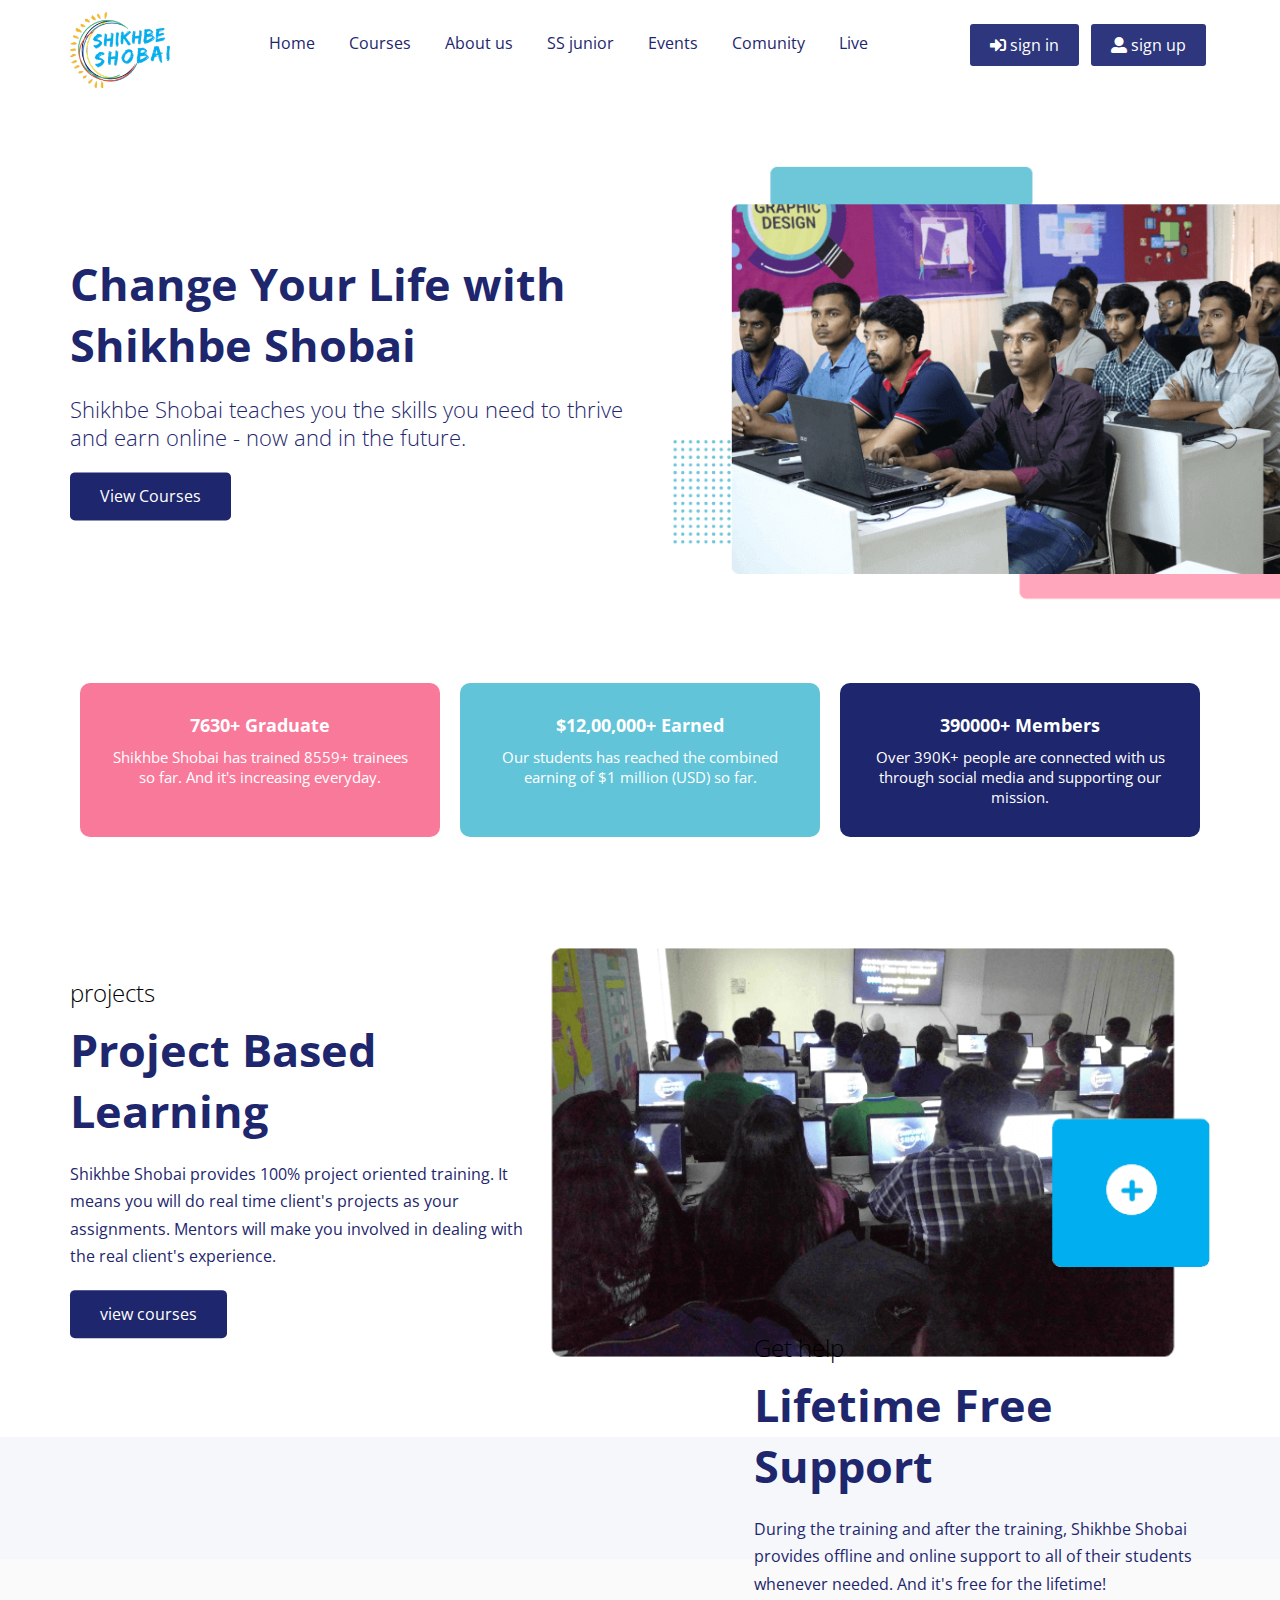
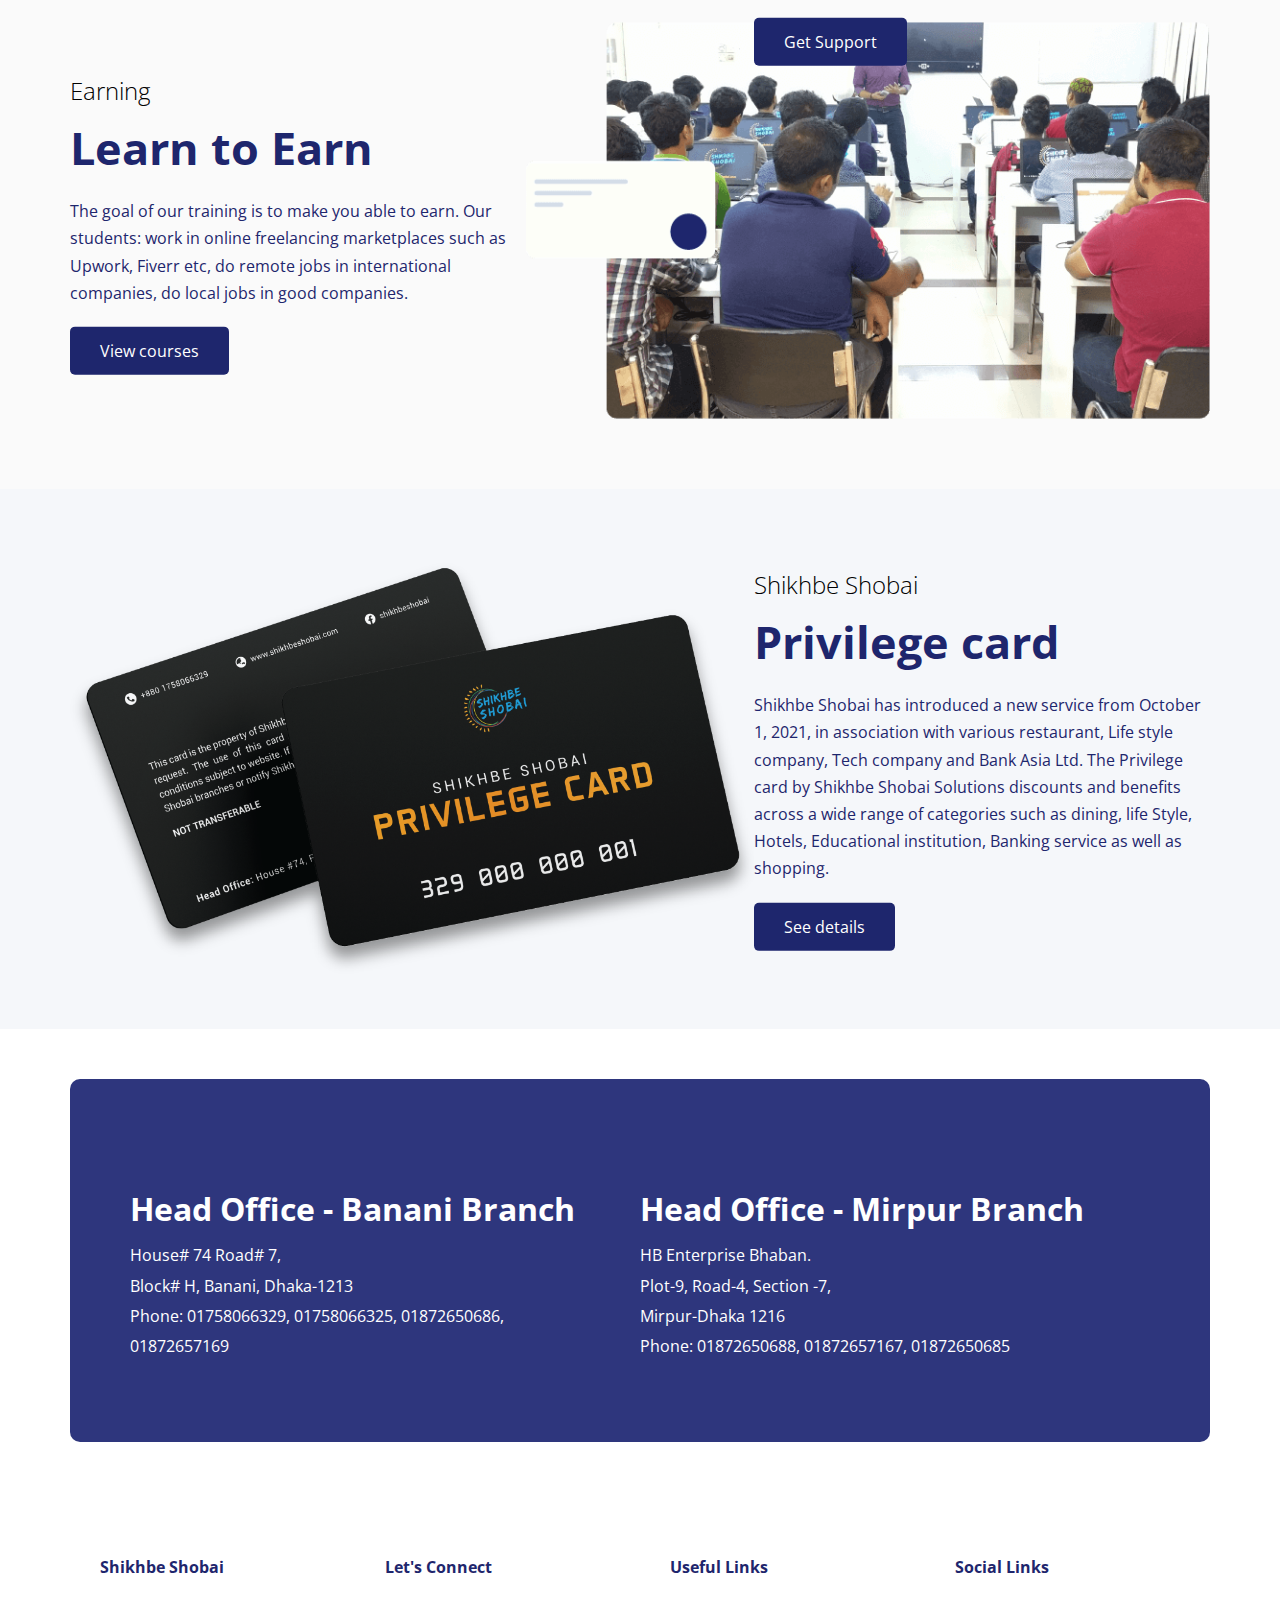
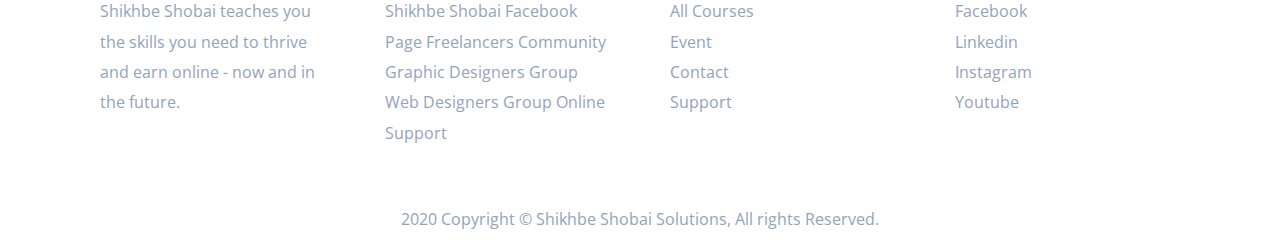
==== index.html @ 56c2607a "Add files via upload" ====
<!DOCTYPE html>
<html lang="en">
<head>
	<meta charset="UTF-8">
	<meta name="viewport" content="width=device-width, initial-scale=1.0">
	<title>Shikhbe shobai</title>

	<!-- custom css -->
	<link rel="stylesheet" href="css/style.css">

	<!-- google font -->
	<link rel="preconnect" href="https://fonts.googleapis.com">
	<link rel="preconnect" href="https://fonts.gstatic.com" crossorigin>
	<link href="https://fonts.googleapis.com/css2?family=Open+Sans:ital,wght@0,300;0,400;0,500;0,600;0,700;0,800;1,300;1,400;1,500;1,600;1,700;1,800&display=swap" rel="stylesheet">

	<!-- font awesome -->
	<link rel="stylesheet" href="css/all.min.css">
	<link rel="stylesheet" href="css/fontawesome.min.css">
</head>
<body>
	<!-- nav section start -->
	<section class="nav-section">
		<div class="container">
			<div class="menu-content">
				<div class="logo">
					<img src="img/logo.png" alt="Shikhbe shobai">
				</div>
				<div class="menu">
					<ul>
						<li><a href="index.html">Home</a></li>
						<li><a href="#">Courses</a></li>
						<li><a href="about.html">About us</a></li>
						<li><a href="#">SS junior</a></li>
						<li><a href="#">Events</a></li>
						<li><a href="#">Comunity</a></li>
						<li><a href="#">Live</a></li>
					</ul>
				</div>
				<div class="menu-btn">
					<button><i class="fas fa-sign-in-alt"></i> sign in</button>
					<button><i class="fas fa-user-alt"></i> sign up</button>
				</div>
			</div>
		</div>
	</section>
	<!-- nav section end -->
	<div class="space"></div>

	<!-- banner section start -->

	<section class="banner-section">
		<div class="container">
			<div class="content">
				<div class="left-content w-50">
					<div class="content-box">
						<h1>Change Your Life with Shikhbe Shobai</h1>
						<p class="twotwo-px">Shikhbe Shobai teaches you the skills you need to thrive and earn online - now and in the future.</p>
						<button>View Courses</button>
					</div>
				</div>
				<div class="right-content w-50">
					<img class="large" src="img/intro.png" alt="">
				</div>
			</div>
		</div>
	</section>

	<!-- banner section end -->

	<!-- calculation section -->

	<section class="calc-section">
		<div class="container">
			<div class="content-box">
				<div class="content purple">
					<h3>7630+ Graduate</h3>
					<p>Shikhbe Shobai has trained 8559+ trainees so far. And it's increasing everyday.</p>
				</div>
				<div class="content skyblue">
					<h3>$12,00,000+ Earned</h3>
					<p>Our students has reached the combined earning of $1 million (USD) so far.</p>
				</div>
				<div class="content dark">
					<h3>390000+ Members</h3>
					<p>Over 390K+ people are connected with us through social media and supporting our mission.</p>
				</div>
			</div>
		</div>
	</section>

	<!-- calculation section -->

	<!-- project section start -->


	<section class="banner-section">
		<div class="container">
			<div class="content">
				<div class="left-content">
					<div class="content-box">
						<h2>projects</h2>
						<h1>Project Based Learning</h1>
						<p>Shikhbe Shobai provides 100% project oriented training. It means you will do real time client's projects as your assignments. Mentors will make you involved in dealing with the real client's experience.</p>
						<button>view courses</button>
					</div>
				</div>
				<div class="right-content">
					<img src="img/project.png" alt="">
				</div>
			</div>
		</div>
	</section>


	<!-- support section start -->

	<section class="banner-section bg-pink">
		<div class="container">
			<div class="content">
				<div class="right-content">
					<img src="img/support.png" alt="">
				</div>
				<div class="left-content">
					<div class="content-box">
						<h2>Get help</h2>
						<h1>Lifetime Free Support</h1>
						<p>During the training and after the training, Shikhbe Shobai provides offline and online support to all of their students whenever needed. And it's free for the lifetime!</p>
						<button>Get Support</button>
					</div>
				</div>
			</div>
		</div>
	</section>

	<!-- support section end -->

	<!-- earn section start -->


	<section class="banner-section bg-fafa">
		<div class="container">
			<div class="content">
				<div class="left-content">
					<div class="content-box">
						<h2>Earning</h2>
						<h1>Learn to Earn</h1>
						<p>The goal of our training is to make you able to earn. Our students: work in online freelancing marketplaces such as Upwork, Fiverr etc, do remote jobs in international companies, do local jobs in good companies.</p>
						<button>View courses</button>
					</div>
				</div>
				<div class="right-content">
					<img src="img/earn.png" alt="">
				</div>
			</div>
		</div>
	</section>


	<!-- earn section end -->
	
	<!-- card section start -->


	<section class="banner-section bg-pink">
		<div class="container">
			<div class="content">
				<div class="right-content">
					<img src="img/card.png" alt="">
				</div>
				<div class="left-content">
					<div class="content-box">
						<h2>Shikhbe Shobai</h2>
						<h1>Privilege card</h1>
						<p>Shikhbe Shobai has introduced a new service from October 1, 2021, in association with various restaurant, Life style company, Tech company and Bank Asia Ltd. The Privilege card by Shikhbe Shobai Solutions discounts and benefits across a wide range of categories such as dining, life Style, Hotels, Educational institution, Banking service as well as shopping.</p>
						<button>See details</button>
					</div>
				</div>
			</div>
		</div>
	</section>

	
	<!-- card section start -->


	<!-- adress section start -->

	<section class="address-section">
		<div class="container">
			<div class="content-box">
				<div class="content">
					<h1>Head Office - Banani Branch</h1>
					<p>House# 74 Road# 7,</p>
					<p>Block# H, Banani, Dhaka-1213</p>
					<p>Phone: 01758066329, 01758066325, 01872650686, <br> 01872657169</p>
				</div>
				<div class="content">
					<h1>Head Office - Mirpur Branch</h1>
					<p>HB Enterprise Bhaban.</p>
					<p>Plot-9, Road-4, Section -7,</p>
					<p>Mirpur-Dhaka 1216</p>
					<p>Phone: 01872650688, 01872657167, 01872650685</p>
				</div>
			</div>
		</div>
	</section>


	<!-- adress section end -->

	<!-- link section start -->

	<section class="link-section">
		<div class="container">
			<div class="content-box">
				<div class="content">
					<h4>Shikhbe Shobai</h4>
					<p>Shikhbe Shobai teaches you the skills you need to thrive and earn online - now and in the future.</p>
				</div>
				<div class="content">
					<h4>Let's Connect</h4>
					<p>Shikhbe Shobai Facebook Page Freelancers Community Graphic Designers Group Web Designers Group Online Support</p>
				</div>
				<div class="content">
					<h4>Useful Links</h4>
					<ul>
						<li><a href="#">All Courses</a></li>
						<li><a href="#">Event</a></li>
						<li><a href="#">Contact</a></li>
						<li><a href="#">Support</a></li>
					</ul>
				</div>
				<div class="content">
					<h4>Social Links</h4>
					<ul>
						<li><a href="#">Facebook</a></li>
						<li><a href="#">Linkedin</a></li>
						<li><a href="#">Instagram</a></li>
						<li><a href="#">Youtube</a></li>
					</ul>
				</div>
			</div>
		</div>
	</section>

	<!-- link section end -->


	<!-- copyright section start -->

	<section class="copyright">
		<div class="container">
			<p>2020 Copyright © Shikhbe Shobai Solutions, All rights Reserved.</p>
		</div>
	</section>


	<!-- copyright section end -->
</body>
</html>
---- css/style.css ----
*{
    margin: 0;
    padding: 0;
    box-sizing: border-box;
    font-family: 'Open Sans', sans-serif;
    transition: 0.5s ease;
}

.container{
    width: 1140px;
    margin: auto;
}

.space{
    height: 100px;
}

/* nav section start */

.nav-section{
    width: 100%;
    position: fixed;
    background: white;
    z-index: 9999;
}
.menu-content{
    display: flex;
    justify-content: space-between;
    margin-top: 12px;
}
.menu-content .logo{
    width: 100px;
}
.menu-content .logo img{
    width: 100%;
}

.menu-content .menu{
    margin-top: 20px;
}
.menu-content .menu ul{
    list-style: none;
}
.menu-content .menu ul li{
    display: inline-block;
}
.menu-content .menu ul li a{
    text-decoration: none;
    padding: 15px 15px;
    color: #1e266d;
    font-size: 16px;
}
.menu-content .menu ul li a:hover{
    color: black;
}

.menu-content .menu-btn{
    margin-top: 12px;
}
.menu-content .menu-btn button{
    padding: 10px 20px;
    background: #2e367d;
    color: white;
    font-size: 16px;
    border: none;
    cursor: pointer;
    border-radius: 3px;
    margin: 0 4px;
}
.menu-content .menu-btn button:hover{
    background: #00AEEF;
}


/* nav section end */


/* banner section start */

.banner-section{
    width: 100%;
    padding: 50px 0;
}
.banner-section .content{
    display: flex;
}
.banner-section .content .left-content{
    flex-basis: 40%;
    position: relative;
}
.banner-section .content .left-content .content-box{
    position: absolute;
    top: 50%;
    transform: translate(0, -50%);
}

.banner-section .content .left-content h2{
    font-size: 24px;
    margin-bottom: 10px;
    font-weight: 100;
}
.banner-section .content .left-content h1{
    font-size: 45px;
    color: #1e266d;
}
.banner-section .content .left-content p{
    font-size: 16px;
    color: #1e266d;
    margin: 20px 0;
    line-height: 1.7;
}
.twotwo-px{
    font-size: 22px !important;
    font-weight: 100;
    line-height: 1.3 !important;
}
.banner-section .content .left-content button{
    font-size: 16px;
    padding: 13px 30px;
    background: #1e266d;
    color: white;
    border: none;
    border-radius: 5px;
    cursor: pointer;
}
.banner-section .content .left-content button:hover{
    background: #00AEEF;
}
.banner-section .content .right-content{
    flex-basis: 60%;
}
.banner-section .content .right-content .large{
    width: 127%;!important
}
.banner-section .content .right-content img{
    width: 100%;
}
.bg-pink{
    background: #f5f7fa;
}
.bg-fafa{
    background: #fafafa;
}

.w-50{
    flex-basis: 50% !important;
}



/* banner section end */

/* calculation section start */

.calc-section{
    width: 100%;
    padding-bottom: 30px;
}
.calc-section .content-box{
    display: flex;
}
.calc-section .content-box .content{
    flex-basis: 33.33%;
    padding: 30px;
    text-align: center;
    margin: 10px;
    color: white;
    border-radius: 10px;
}
.calc-section .content-box .content h3{
    font-size: 18px;
    margin-bottom: 10px;
}
.calc-section .content-box .content p{
    font-size: 15px;
}

.purple{
    background: #f9799a;
}
.skyblue{
    background: #61c4d8;
}
.dark{
    background: #1e266d;
}

/* calculation section end */



/* address section start */

.address-section{
    padding: 50px 0;
}
.address-section .content-box{
    display: flex;
    background: #2e367d;
    padding: 100px 60px 80px 60px;
    border-radius: 10px;
    color: white;
    line-height: 1.9;
}
.address-section .content-box .content{
    flex-basis: 50%;
}
.address-section .content-box .content h1{}
.address-section .content-box .content p{}

/* address section end */



/* link section start */

.link-section{
    width: 100%;
    padding: 30px 0;
}
.link-section .content-box{
    display: flex;
}
.link-section .content-box .content{
    flex-basis: 25%;
    padding: 30PX;
    line-height: 1.9;
}
.link-section .content-box .content h4{
    font-size: 16px;
    color: #1e266d;
    margin-bottom: 14px;
}
.link-section .content-box .content p{
    color: #91a3bb;
    font-weight: 400;
}
.link-section .content-box .content ul{
    list-style: none;
}
.link-section .content-box .content ul li{}
.link-section .content-box .content ul li a{
    text-decoration: none;
    color: #91a3bb;
}
.link-section .content-box .content ul li a:hover{
    color: #1e266d;
}

/* link section end */

/* copyright section start */

.copyright{
    width: 100%;
}
.copyright p{
    text-align: center;
    color: #91a3bb;
    margin-bottom:10px
}

/* copyright section end */

/* about section start */

.about-section{
    margin-top: 33px;
}
.about-section h1{
    font-size: 28px;
    line-height: 36px;
    font-weight: 700;
    padding: 20px 0 30px;
    color: #1e266d;
}
.about-section p{
    color: #333;
    font-size: 16px;
    line-height: 28px;
    font-weight: 400;
    margin-bottom: 30px;
    margin-top: 0px;
}


/* about section end */
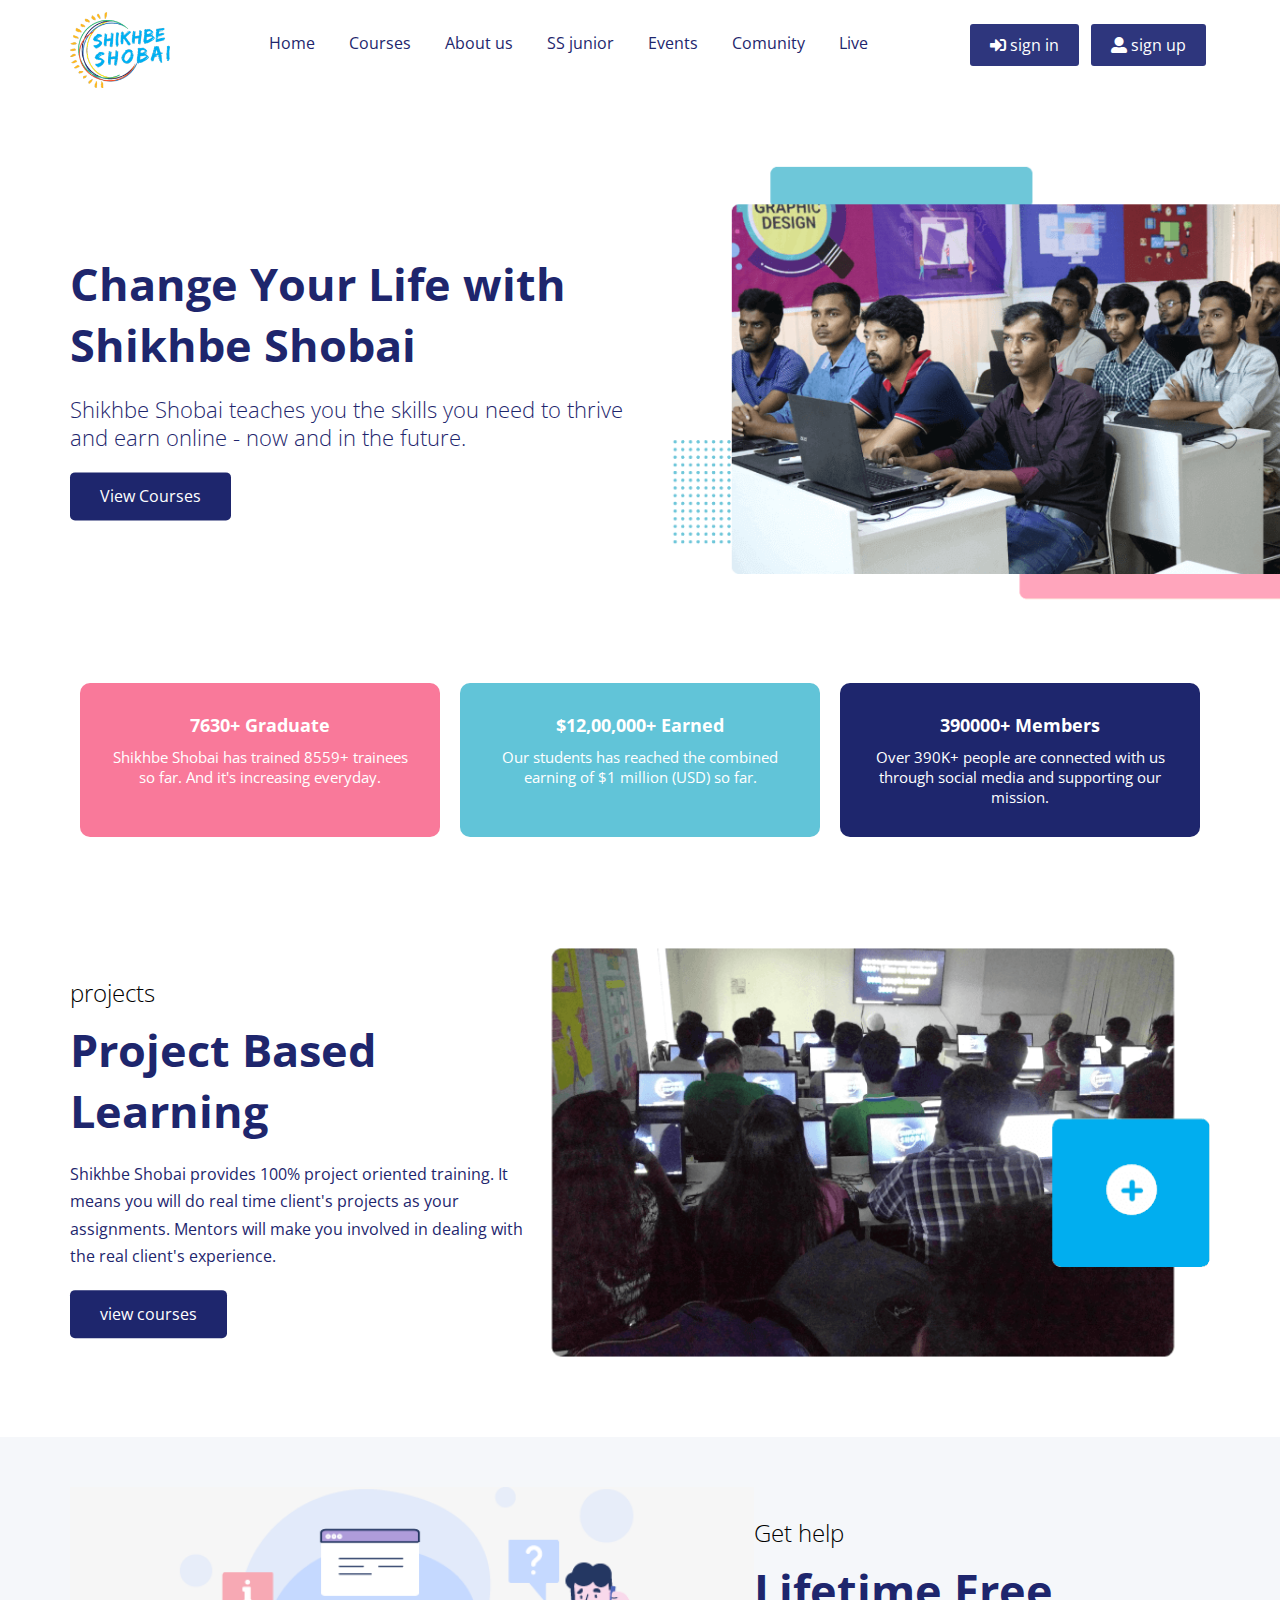
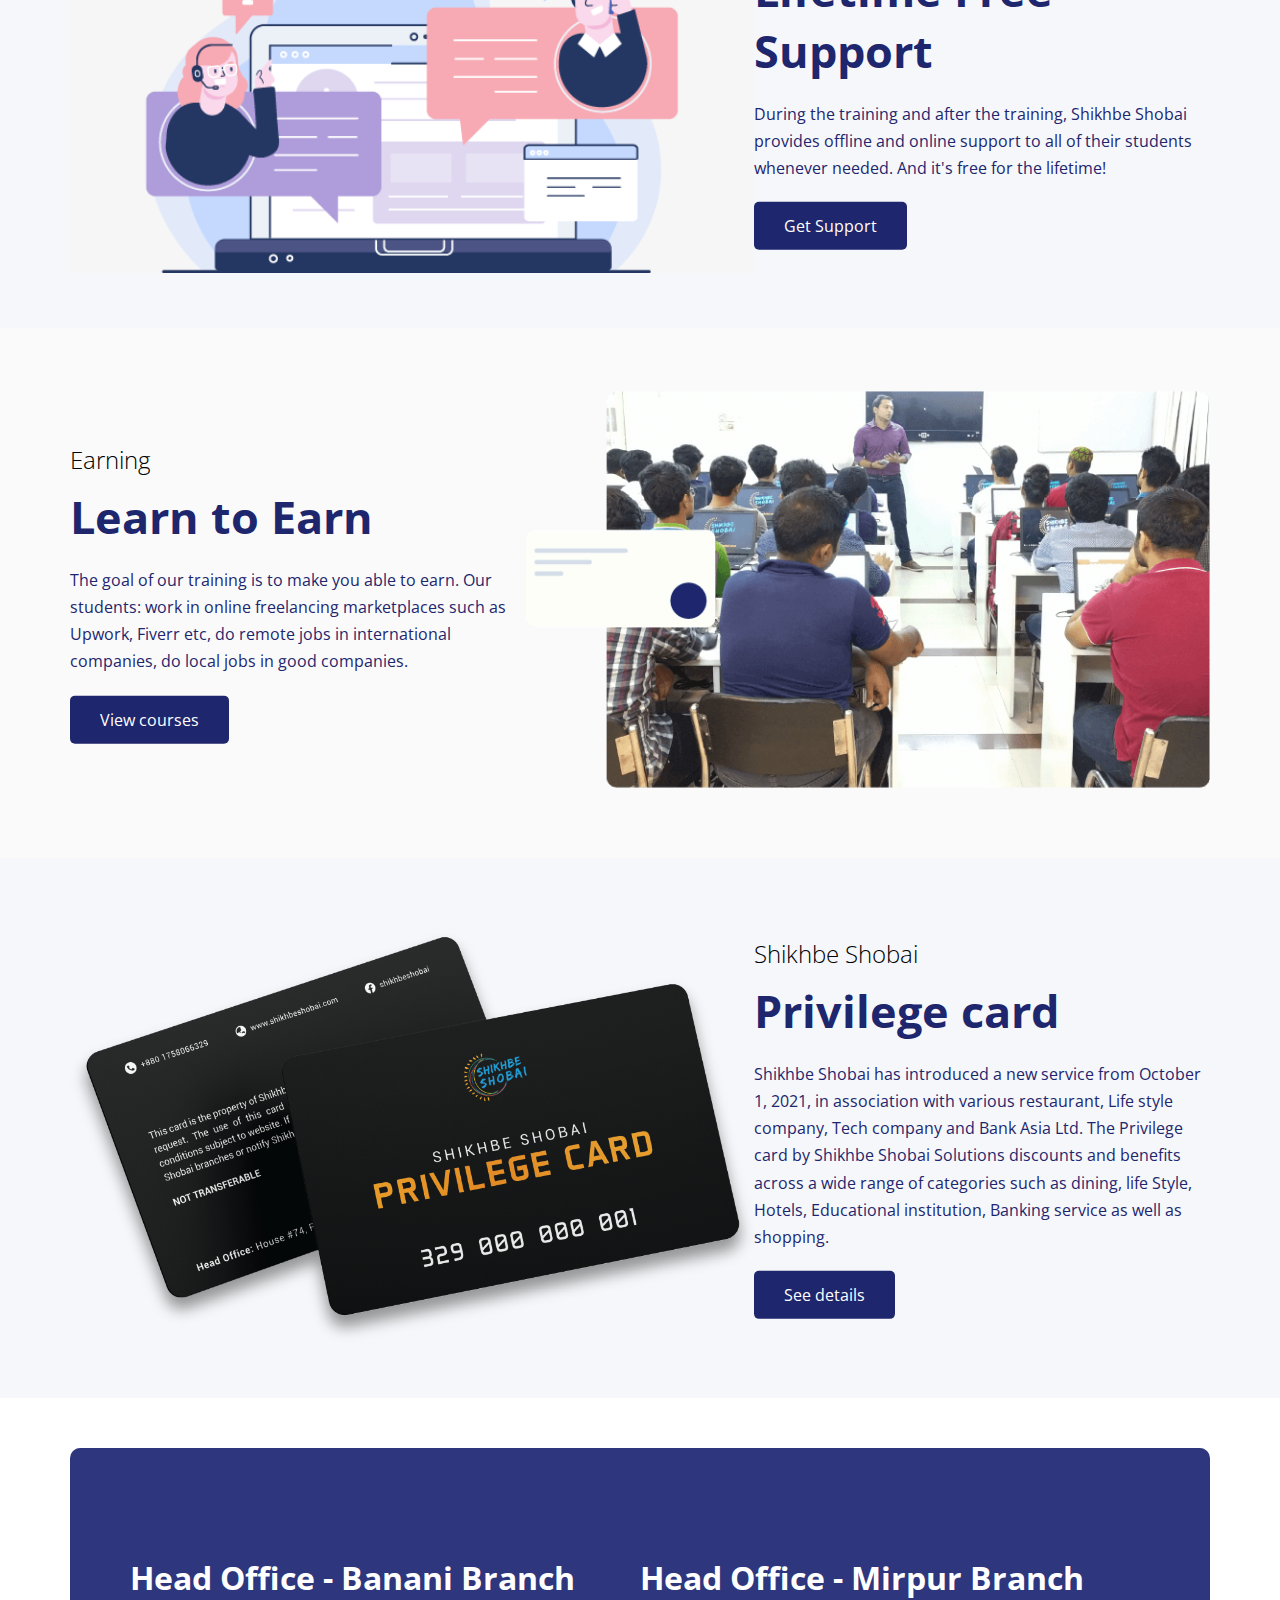
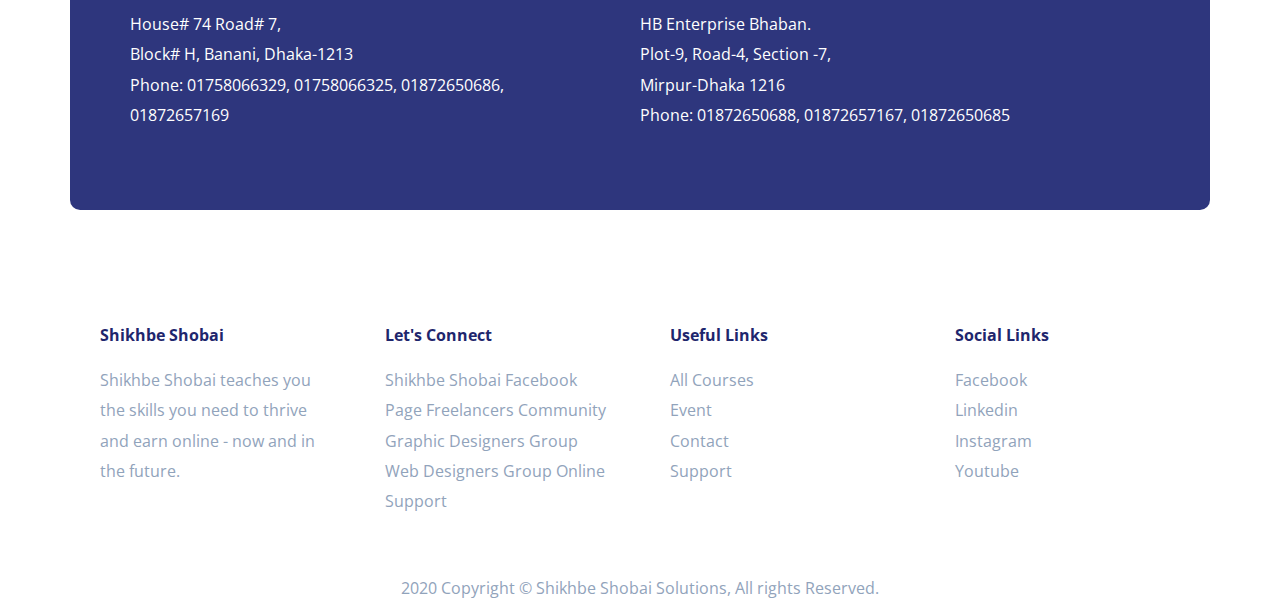
==== commit f0777b5c: "Update index.html" ====
--- a/index.html
+++ b/index.html
@@ -4,6 +4,8 @@
 	<meta charset="UTF-8">
 	<meta name="viewport" content="width=device-width, initial-scale=1.0">
 	<title>Shikhbe shobai</title>
+	
+	<link rel="icon" type="image/x-icon" href="img/logo.png">
 
 	<!-- custom css -->
 	<link rel="stylesheet" href="css/style.css">
@@ -118,7 +120,7 @@
 		<div class="container">
 			<div class="content">
 				<div class="right-content">
-					<img src="img/support.png" alt="">
+					<img src="img/Support.png" alt="">
 				</div>
 				<div class="left-content">
 					<div class="content-box">
@@ -257,4 +259,4 @@
 
 	<!-- copyright section end -->
 </body>
-</html>+</html>
